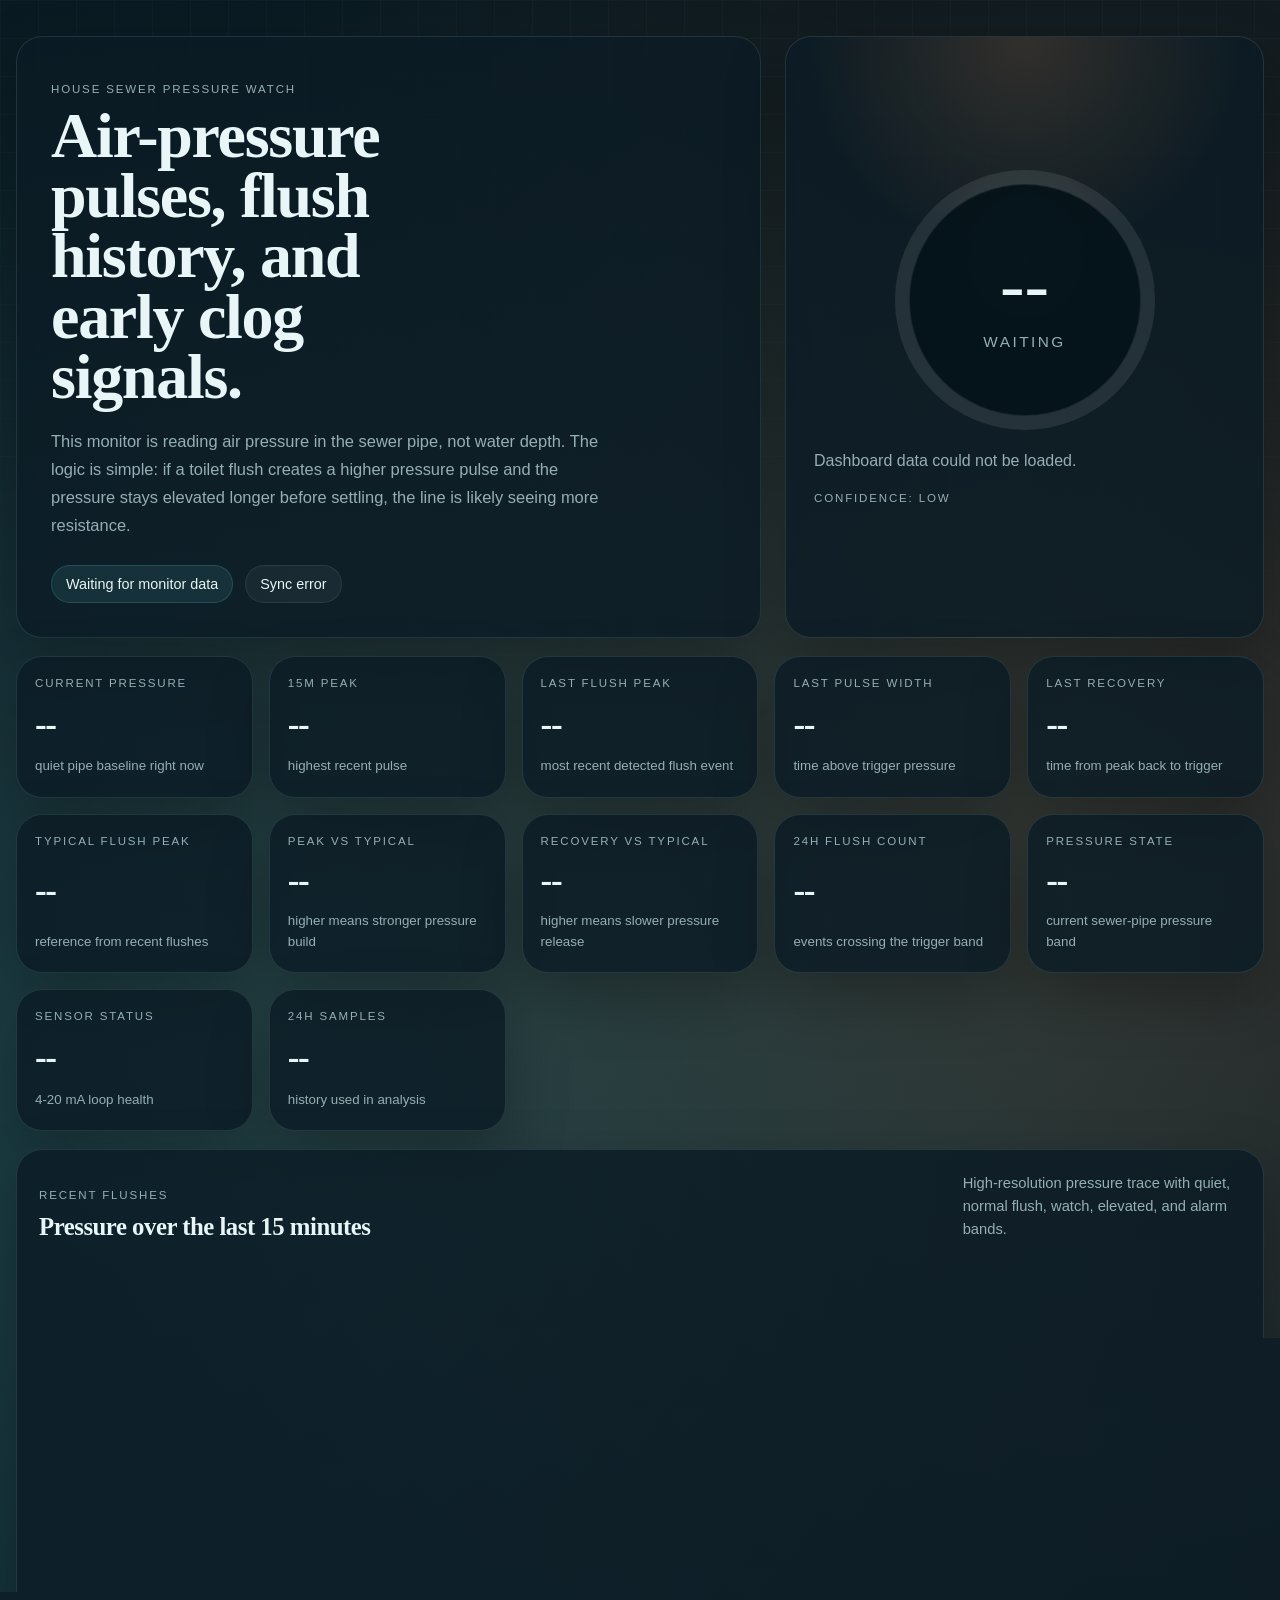
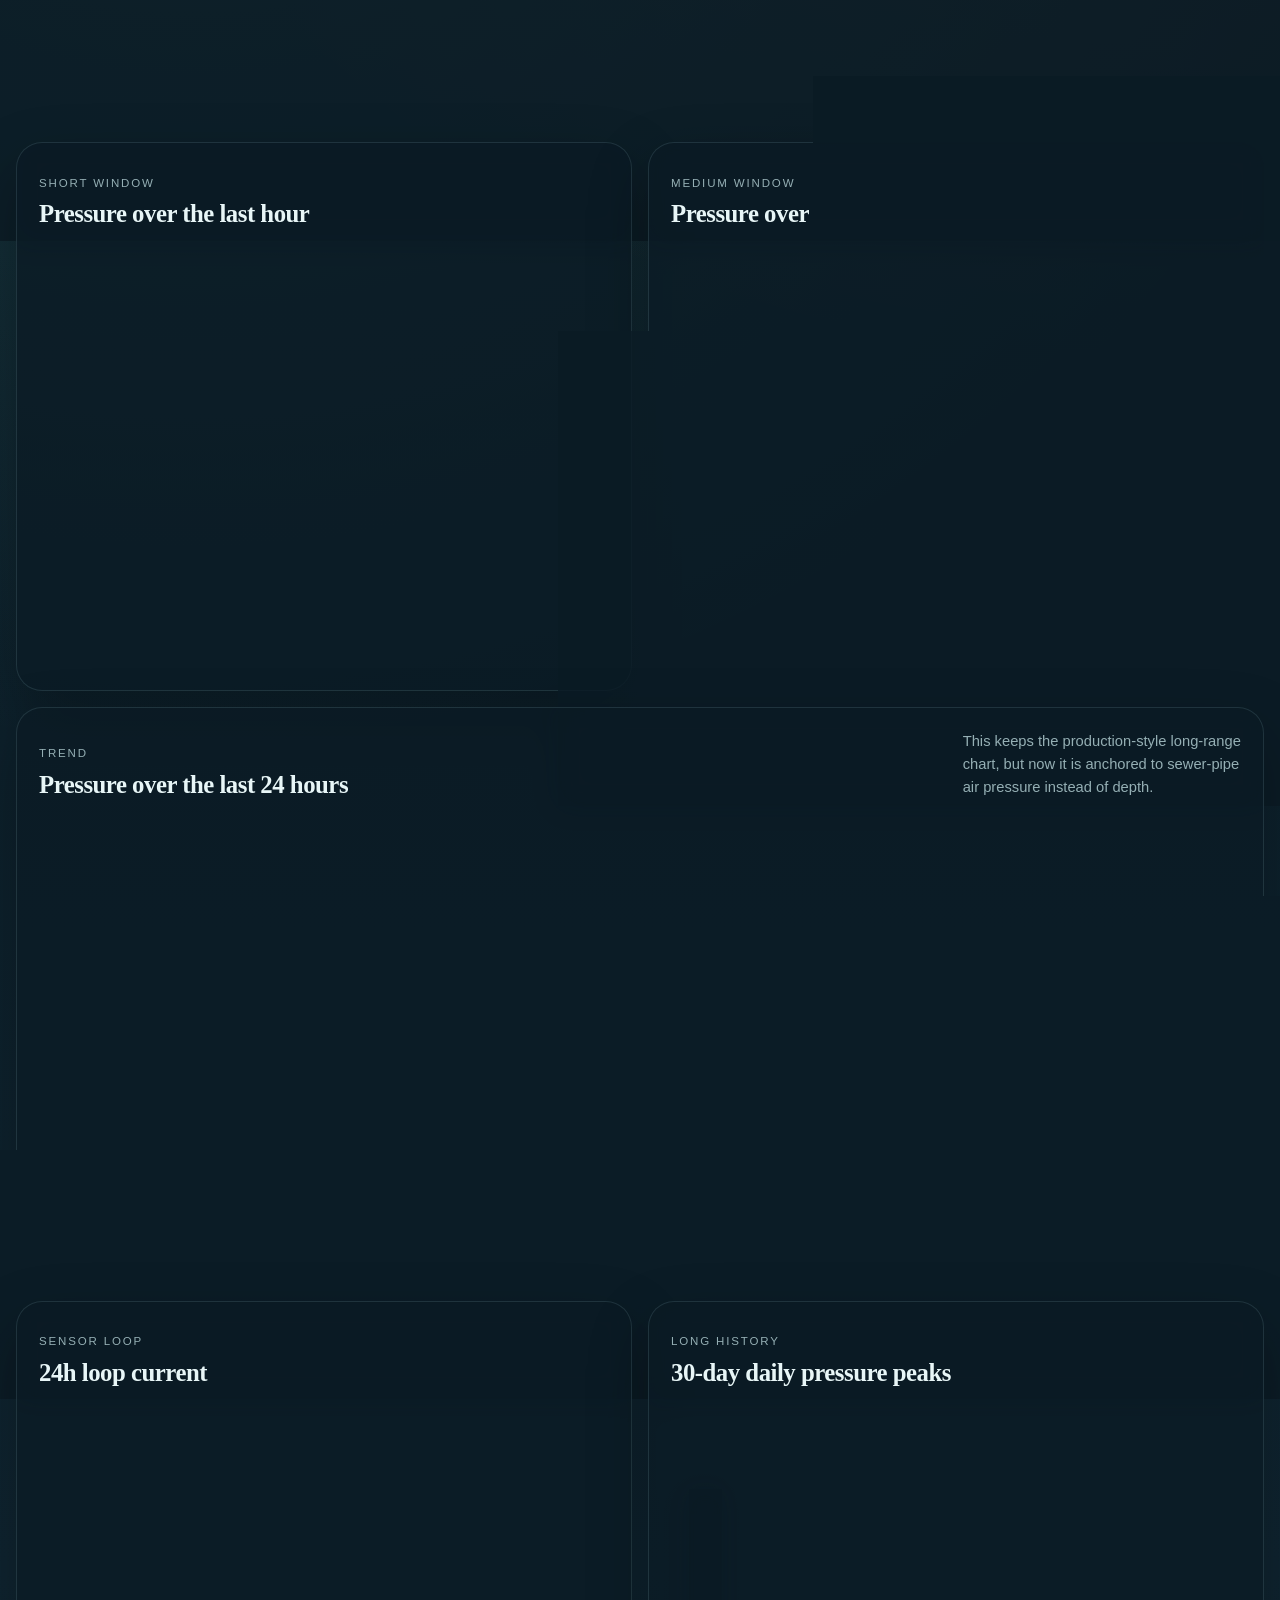
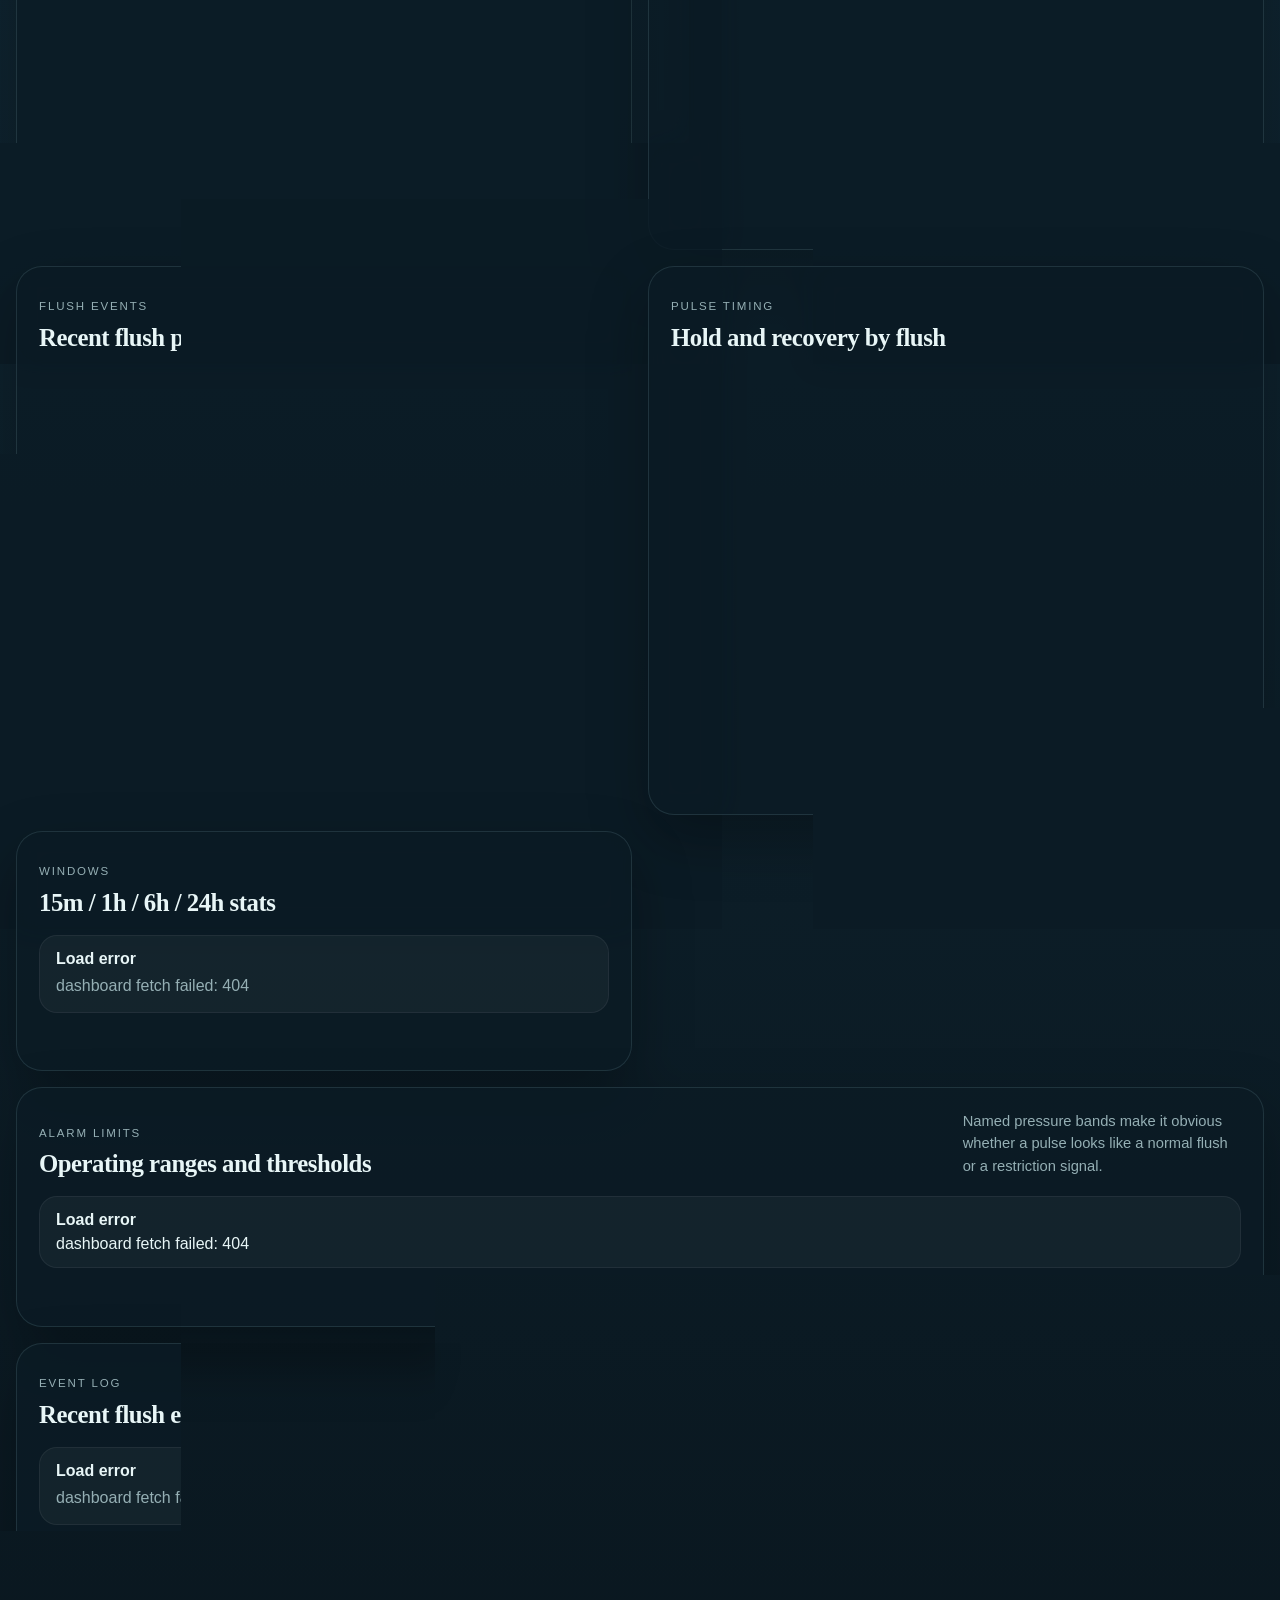
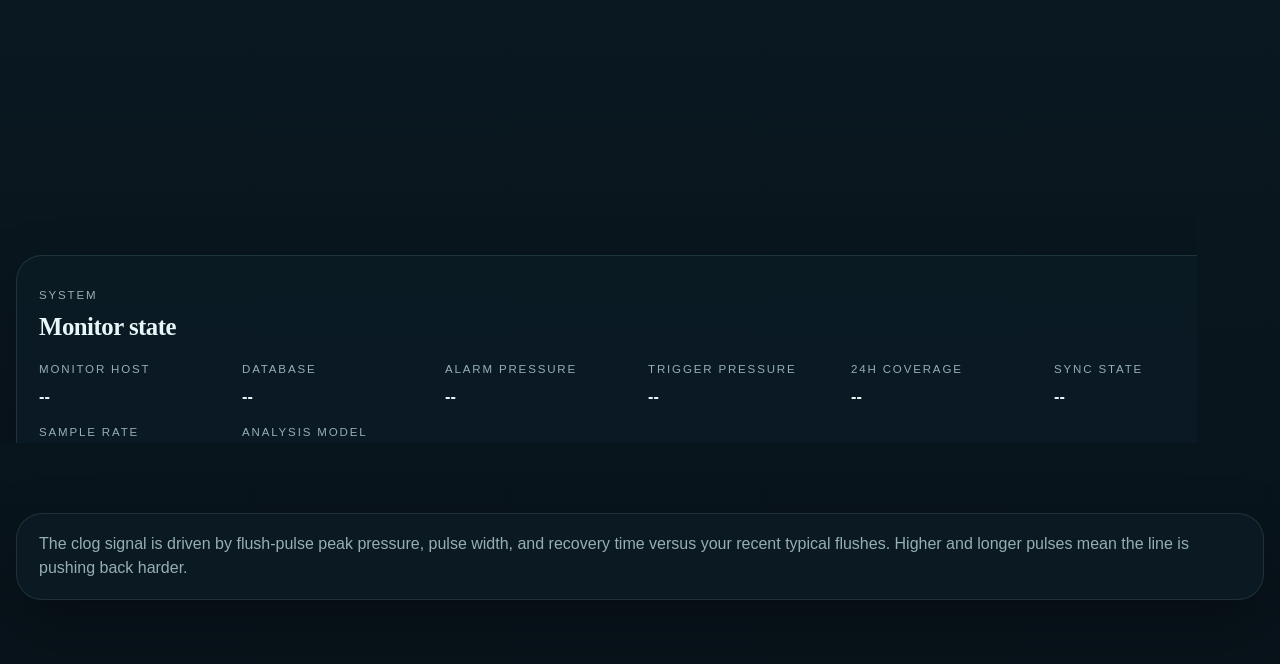
==== HVAC/site/index.html @ a0013671 "Add HVAC sewer pressure dashboard" ====
<!DOCTYPE html>
<html lang="en">
  <head>
    <meta charset="UTF-8" />
    <meta name="viewport" content="width=device-width, initial-scale=1.0" />
    <title>House Sewer Pressure Monitor</title>
    <meta
      name="description"
      content="Charts, flush-pulse stats, and clog-signal analysis from the Raspberry Pi sewer pressure monitor."
    />
    <link rel="stylesheet" href="./styles.css" />
    <script defer src="./vendor/chart.umd.min.js"></script>
    <script defer src="./app.js"></script>
  </head>
  <body>
    <div class="backdrop"></div>
    <main class="shell">
      <section class="hero reveal">
        <div class="hero-copy">
          <p class="eyebrow">House Sewer Pressure Watch</p>
          <h1>Air-pressure pulses, flush history, and early clog signals.</h1>
          <p class="lede">
            This monitor is reading air pressure in the sewer pipe, not water depth. The logic is simple:
            if a toilet flush creates a higher pressure pulse and the pressure stays elevated longer before
            settling, the line is likely seeing more resistance.
          </p>
          <div class="hero-meta">
            <span id="lastSample" class="chip">Waiting for monitor data</span>
            <span id="lastSync" class="chip chip-muted">Sync idle</span>
          </div>
        </div>
        <div class="risk-card">
          <div class="risk-ring" id="riskRing">
            <div class="risk-ring-inner">
              <span class="risk-score" id="riskScore">--</span>
              <span class="risk-label" id="riskLevel">Waiting</span>
            </div>
          </div>
          <p class="risk-note" id="riskNote">Clog signal score will update once flush-pulse history is available.</p>
          <p class="confidence" id="confidenceLine">Confidence: low</p>
        </div>
      </section>

      <section class="metric-grid reveal" id="metricGrid">
        <article class="metric">
          <span class="metric-label">Current pressure</span>
          <strong id="currentPressure">--</strong>
          <small id="currentPressureSub">quiet pipe baseline right now</small>
        </article>
        <article class="metric">
          <span class="metric-label">15m peak</span>
          <strong id="peak15Pressure">--</strong>
          <small id="peak15PressureSub">highest recent pulse</small>
        </article>
        <article class="metric">
          <span class="metric-label">Last flush peak</span>
          <strong id="lastFlushPeak">--</strong>
          <small id="lastFlushPeakSub">most recent detected flush event</small>
        </article>
        <article class="metric">
          <span class="metric-label">Last pulse width</span>
          <strong id="lastFlushHold">--</strong>
          <small id="lastFlushHoldSub">time above trigger pressure</small>
        </article>
        <article class="metric">
          <span class="metric-label">Last recovery</span>
          <strong id="lastRecovery">--</strong>
          <small id="lastRecoverySub">time from peak back to trigger</small>
        </article>
        <article class="metric">
          <span class="metric-label">Typical flush peak</span>
          <strong id="typicalPeak">--</strong>
          <small id="typicalPeakSub">reference from recent flushes</small>
        </article>
        <article class="metric">
          <span class="metric-label">Peak vs typical</span>
          <strong id="peakRatio">--</strong>
          <small id="peakRatioSub">higher means stronger pressure build</small>
        </article>
        <article class="metric">
          <span class="metric-label">Recovery vs typical</span>
          <strong id="recoveryRatio">--</strong>
          <small id="recoveryRatioSub">higher means slower pressure release</small>
        </article>
        <article class="metric">
          <span class="metric-label">24h flush count</span>
          <strong id="flushCount24h">--</strong>
          <small id="flushCount24hSub">events crossing the trigger band</small>
        </article>
        <article class="metric">
          <span class="metric-label">Pressure state</span>
          <strong id="alarmState">--</strong>
          <small id="alarmStateSub">current sewer-pipe pressure band</small>
        </article>
        <article class="metric">
          <span class="metric-label">Sensor status</span>
          <strong id="sensorStatus">--</strong>
          <small id="sensorStatusSub">4-20 mA loop health</small>
        </article>
        <article class="metric">
          <span class="metric-label">24h samples</span>
          <strong id="sampleCount">--</strong>
          <small id="sampleCountSub">history used in analysis</small>
        </article>
      </section>

      <section class="panel-grid reveal">
        <article class="panel panel-wide">
          <div class="panel-head">
            <div>
              <p class="panel-kicker">Recent Flushes</p>
              <h2>Pressure over the last 15 minutes</h2>
            </div>
            <p class="panel-copy">High-resolution pressure trace with quiet, normal flush, watch, elevated, and alarm bands.</p>
          </div>
          <canvas id="recentChart" height="110"></canvas>
        </article>

        <article class="panel">
          <div class="panel-head">
            <div>
              <p class="panel-kicker">Short Window</p>
              <h2>Pressure over the last hour</h2>
            </div>
          </div>
          <canvas id="hourChart" height="220"></canvas>
        </article>

        <article class="panel">
          <div class="panel-head">
            <div>
              <p class="panel-kicker">Medium Window</p>
              <h2>Pressure over the last 6 hours</h2>
            </div>
          </div>
          <canvas id="sixHourChart" height="220"></canvas>
        </article>

        <article class="panel panel-wide">
          <div class="panel-head">
            <div>
              <p class="panel-kicker">Trend</p>
              <h2>Pressure over the last 24 hours</h2>
            </div>
            <p class="panel-copy">This keeps the production-style long-range chart, but now it is anchored to sewer-pipe air pressure instead of depth.</p>
          </div>
          <canvas id="pressureChart" height="110"></canvas>
        </article>

        <article class="panel">
          <div class="panel-head">
            <div>
              <p class="panel-kicker">Sensor Loop</p>
              <h2>24h loop current</h2>
            </div>
          </div>
          <canvas id="currentChart" height="220"></canvas>
        </article>

        <article class="panel">
          <div class="panel-head">
            <div>
              <p class="panel-kicker">Long History</p>
              <h2>30-day daily pressure peaks</h2>
            </div>
          </div>
          <canvas id="dailyPeakChart" height="220"></canvas>
        </article>

        <article class="panel">
          <div class="panel-head">
            <div>
              <p class="panel-kicker">Flush Events</p>
              <h2>Recent flush peak pressure</h2>
            </div>
          </div>
          <canvas id="flushPeakChart" height="220"></canvas>
        </article>

        <article class="panel">
          <div class="panel-head">
            <div>
              <p class="panel-kicker">Pulse Timing</p>
              <h2>Hold and recovery by flush</h2>
            </div>
          </div>
          <canvas id="flushTimingChart" height="220"></canvas>
        </article>

        <article class="panel">
          <div class="panel-head">
            <div>
              <p class="panel-kicker">Windows</p>
              <h2>15m / 1h / 6h / 24h stats</h2>
            </div>
          </div>
          <div id="windowStatsList" class="stack-list"></div>
        </article>

        <article class="panel panel-wide">
          <div class="panel-head">
            <div>
              <p class="panel-kicker">Alarm Limits</p>
              <h2>Operating ranges and thresholds</h2>
            </div>
            <p class="panel-copy">Named pressure bands make it obvious whether a pulse looks like a normal flush or a restriction signal.</p>
          </div>
          <div id="limitsList" class="limits-grid"></div>
        </article>

        <article class="panel">
          <div class="panel-head">
            <div>
              <p class="panel-kicker">Event Log</p>
              <h2>Recent flush events</h2>
            </div>
          </div>
          <div id="flushEventsList" class="stack-list"></div>
        </article>

        <article class="panel">
          <div class="panel-head">
            <div>
              <p class="panel-kicker">Monitor</p>
              <h2>Alerts and faults</h2>
            </div>
          </div>
          <div id="eventsList" class="stack-list"></div>
        </article>

        <article class="panel">
          <div class="panel-head">
            <div>
              <p class="panel-kicker">Clog Signal</p>
              <h2>Prediction inputs</h2>
            </div>
          </div>
          <div id="driversList" class="stack-list"></div>
        </article>

        <article class="panel panel-wide">
          <div class="panel-head">
            <div>
              <p class="panel-kicker">System</p>
              <h2>Monitor state</h2>
            </div>
          </div>
          <div class="system-grid">
            <div>
              <span class="system-label">Monitor host</span>
              <strong id="monitorHost">--</strong>
            </div>
            <div>
              <span class="system-label">Database</span>
              <strong id="databasePath">--</strong>
            </div>
            <div>
              <span class="system-label">Alarm pressure</span>
              <strong id="alertPressure">--</strong>
            </div>
            <div>
              <span class="system-label">Trigger pressure</span>
              <strong id="triggerPressure">--</strong>
            </div>
            <div>
              <span class="system-label">24h coverage</span>
              <strong id="coverageHours">--</strong>
            </div>
            <div>
              <span class="system-label">Sync state</span>
              <strong id="syncState">--</strong>
            </div>
            <div>
              <span class="system-label">Sample rate</span>
              <strong id="sampleRate">--</strong>
            </div>
            <div>
              <span class="system-label">Analysis model</span>
              <strong id="analysisModel">--</strong>
            </div>
          </div>
        </article>
      </section>

      <footer class="footer reveal">
        <p>
          The clog signal is driven by flush-pulse peak pressure, pulse width, and recovery time versus your recent typical flushes. Higher and longer pulses mean the line is pushing back harder.
        </p>
      </footer>
    </main>
  </body>
</html>
---- HVAC/site/styles.css ----
:root {
  --bg: #07151d;
  --bg-2: #0d232d;
  --panel: rgba(11, 28, 37, 0.82);
  --panel-border: rgba(154, 204, 214, 0.14);
  --text: #e8f6f7;
  --muted: #95afb4;
  --line: rgba(154, 204, 214, 0.1);
  --aqua: #68d7d2;
  --copper: #f39a54;
  --amber: #ffd166;
  --lime: #b8eb6f;
  --rose: #ff7d7d;
  --font-body: "Avenir Next", "Trebuchet MS", Verdana, sans-serif;
  --font-display: Georgia, "Times New Roman", serif;
  --shadow: 0 24px 60px rgba(0, 0, 0, 0.28);
}

* {
  box-sizing: border-box;
}

html {
  color-scheme: dark;
}

body {
  margin: 0;
  min-height: 100vh;
  font-family: var(--font-body);
  color: var(--text);
  background:
    radial-gradient(circle at 15% 20%, rgba(104, 215, 210, 0.2), transparent 28%),
    radial-gradient(circle at 85% 15%, rgba(243, 154, 84, 0.17), transparent 24%),
    linear-gradient(180deg, #07151d 0%, #0f2430 58%, #08131a 100%);
  overflow-x: hidden;
}

.backdrop {
  position: fixed;
  inset: 0;
  background:
    linear-gradient(rgba(255, 255, 255, 0.03) 1px, transparent 1px),
    linear-gradient(90deg, rgba(255, 255, 255, 0.03) 1px, transparent 1px);
  background-size: 38px 38px;
  mask-image: linear-gradient(180deg, rgba(0, 0, 0, 0.8), transparent 92%);
  pointer-events: none;
}

.shell {
  position: relative;
  width: min(1320px, calc(100vw - 32px));
  margin: 0 auto;
  padding: 36px 0 64px;
}

.hero,
.metric-grid,
.panel-grid,
.footer {
  opacity: 0;
  transform: translateY(18px);
  animation: rise-in 0.7s ease forwards;
}

.hero {
  display: grid;
  grid-template-columns: minmax(0, 1.4fr) minmax(320px, 0.9fr);
  gap: 24px;
  align-items: stretch;
}

.hero-copy,
.risk-card,
.metric,
.panel,
.footer {
  background: var(--panel);
  border: 1px solid var(--panel-border);
  border-radius: 26px;
  box-shadow: var(--shadow);
  backdrop-filter: blur(14px);
}

.hero-copy {
  padding: 34px;
}

.eyebrow,
.panel-kicker,
.metric-label,
.system-label,
.confidence {
  text-transform: uppercase;
  letter-spacing: 0.16em;
  font-size: 0.72rem;
  color: var(--muted);
}

h1,
h2 {
  margin: 0;
  font-family: var(--font-display);
  font-weight: 600;
  letter-spacing: -0.02em;
}

h1 {
  margin-top: 10px;
  font-size: clamp(2.35rem, 5vw, 4.8rem);
  line-height: 0.94;
  max-width: 12ch;
}

.lede {
  max-width: 62ch;
  margin: 20px 0 0;
  color: var(--muted);
  line-height: 1.7;
  font-size: 1.03rem;
}

.hero-meta {
  display: flex;
  flex-wrap: wrap;
  gap: 12px;
  margin-top: 26px;
}

.chip {
  display: inline-flex;
  align-items: center;
  gap: 8px;
  padding: 10px 14px;
  border-radius: 999px;
  background: rgba(104, 215, 210, 0.1);
  border: 1px solid rgba(104, 215, 210, 0.18);
  font-size: 0.9rem;
}

.chip-muted {
  background: rgba(255, 255, 255, 0.05);
  border-color: rgba(255, 255, 255, 0.08);
}

.risk-card {
  padding: 28px;
  display: flex;
  flex-direction: column;
  justify-content: center;
  gap: 18px;
  background:
    radial-gradient(circle at top, rgba(243, 154, 84, 0.16), transparent 34%),
    var(--panel);
}

.risk-ring {
  --score: 0;
  width: min(260px, 70vw);
  aspect-ratio: 1;
  margin: 0 auto;
  border-radius: 50%;
  display: grid;
  place-items: center;
  background:
    conic-gradient(var(--copper) calc(var(--score) * 1%), rgba(255, 255, 255, 0.09) 0),
    radial-gradient(circle at 50% 35%, rgba(104, 215, 210, 0.18), transparent 44%);
  padding: 14px;
  transition: background 0.45s ease;
}

.risk-ring-inner {
  width: 100%;
  height: 100%;
  border-radius: 50%;
  background: rgba(4, 18, 24, 0.92);
  border: 1px solid rgba(255, 255, 255, 0.08);
  display: flex;
  flex-direction: column;
  align-items: center;
  justify-content: center;
}

.risk-score {
  font-family: var(--font-display);
  font-size: clamp(3rem, 8vw, 4.6rem);
  line-height: 1;
}

.risk-label {
  font-size: 0.96rem;
  letter-spacing: 0.16em;
  text-transform: uppercase;
  color: var(--muted);
  margin-top: 10px;
}

.risk-note {
  margin: 0;
  line-height: 1.65;
  color: var(--muted);
}

.confidence {
  margin: 0;
}

.metric-grid {
  display: grid;
  grid-template-columns: repeat(auto-fit, minmax(210px, 1fr));
  gap: 16px;
  margin-top: 18px;
  animation-delay: 0.08s;
}

.metric {
  padding: 20px 18px;
  min-height: 142px;
  display: flex;
  flex-direction: column;
  justify-content: space-between;
}

.metric strong {
  font-family: var(--font-display);
  font-size: clamp(1.65rem, 3vw, 2.2rem);
  letter-spacing: -0.04em;
  margin: 14px 0 10px;
}

.metric small,
.panel-copy,
.footer p,
.stack-list p,
.limit-card p {
  color: var(--muted);
  line-height: 1.55;
}

.panel-grid {
  display: grid;
  grid-template-columns: repeat(2, minmax(0, 1fr));
  gap: 16px;
  margin-top: 18px;
  animation-delay: 0.16s;
}

.panel {
  padding: 22px;
  min-height: 240px;
}

.panel canvas {
  width: 100%;
}

.panel-wide {
  grid-column: span 2;
}

.panel-head {
  display: flex;
  align-items: flex-end;
  justify-content: space-between;
  gap: 12px;
  margin-bottom: 18px;
}

.panel-head h2 {
  font-size: 1.55rem;
}

.panel-copy {
  margin: 0;
  max-width: 34ch;
  font-size: 0.92rem;
}

.stack-list {
  display: grid;
  gap: 12px;
}

.stack-item,
.limit-card {
  padding: 14px 16px;
  border-radius: 18px;
  background: rgba(255, 255, 255, 0.04);
  border: 1px solid rgba(255, 255, 255, 0.06);
}

.stack-item strong,
.limit-card strong {
  display: block;
  margin-bottom: 6px;
}

.stack-item p,
.limit-card p {
  margin: 0;
}

.limits-grid {
  display: grid;
  grid-template-columns: repeat(auto-fit, minmax(220px, 1fr));
  gap: 12px;
}

.limit-range {
  display: inline-flex;
  margin-top: 8px;
  padding: 6px 10px;
  border-radius: 999px;
  background: rgba(255, 255, 255, 0.05);
  font-size: 0.88rem;
  color: var(--text);
}

.system-grid {
  display: grid;
  grid-template-columns: repeat(auto-fit, minmax(180px, 1fr));
  gap: 16px;
}

.system-grid strong {
  display: block;
  margin-top: 10px;
  font-size: 1.02rem;
  word-break: break-word;
}

.footer {
  margin-top: 18px;
  padding: 18px 22px;
  animation-delay: 0.24s;
}

.footer p {
  margin: 0;
}

.status-quiet,
.status-low,
.status-normal,
.status-normal_flush {
  color: var(--lime);
}

.status-watch,
.status-elevated,
.status-baseline_shift {
  color: var(--copper);
}

.status-high,
.status-critical {
  color: var(--rose);
}

.status-ok {
  color: var(--lime);
}

.status-warning {
  color: var(--amber);
}

.status-error {
  color: var(--rose);
}

.status-unknown {
  color: var(--muted);
}

@keyframes rise-in {
  to {
    opacity: 1;
    transform: translateY(0);
  }
}

@media (max-width: 920px) {
  .shell {
    width: min(100vw - 20px, 1320px);
    padding-top: 20px;
  }

  .hero,
  .panel-grid {
    grid-template-columns: 1fr;
  }

  .panel-wide {
    grid-column: span 1;
  }
}

@media (max-width: 720px) {
  .hero-copy,
  .risk-card,
  .panel,
  .metric {
    border-radius: 20px;
  }

  .system-grid,
  .limits-grid {
    grid-template-columns: 1fr;
  }

  .hero-copy {
    padding: 24px;
  }

  .panel,
  .risk-card {
    padding: 20px;
  }
}
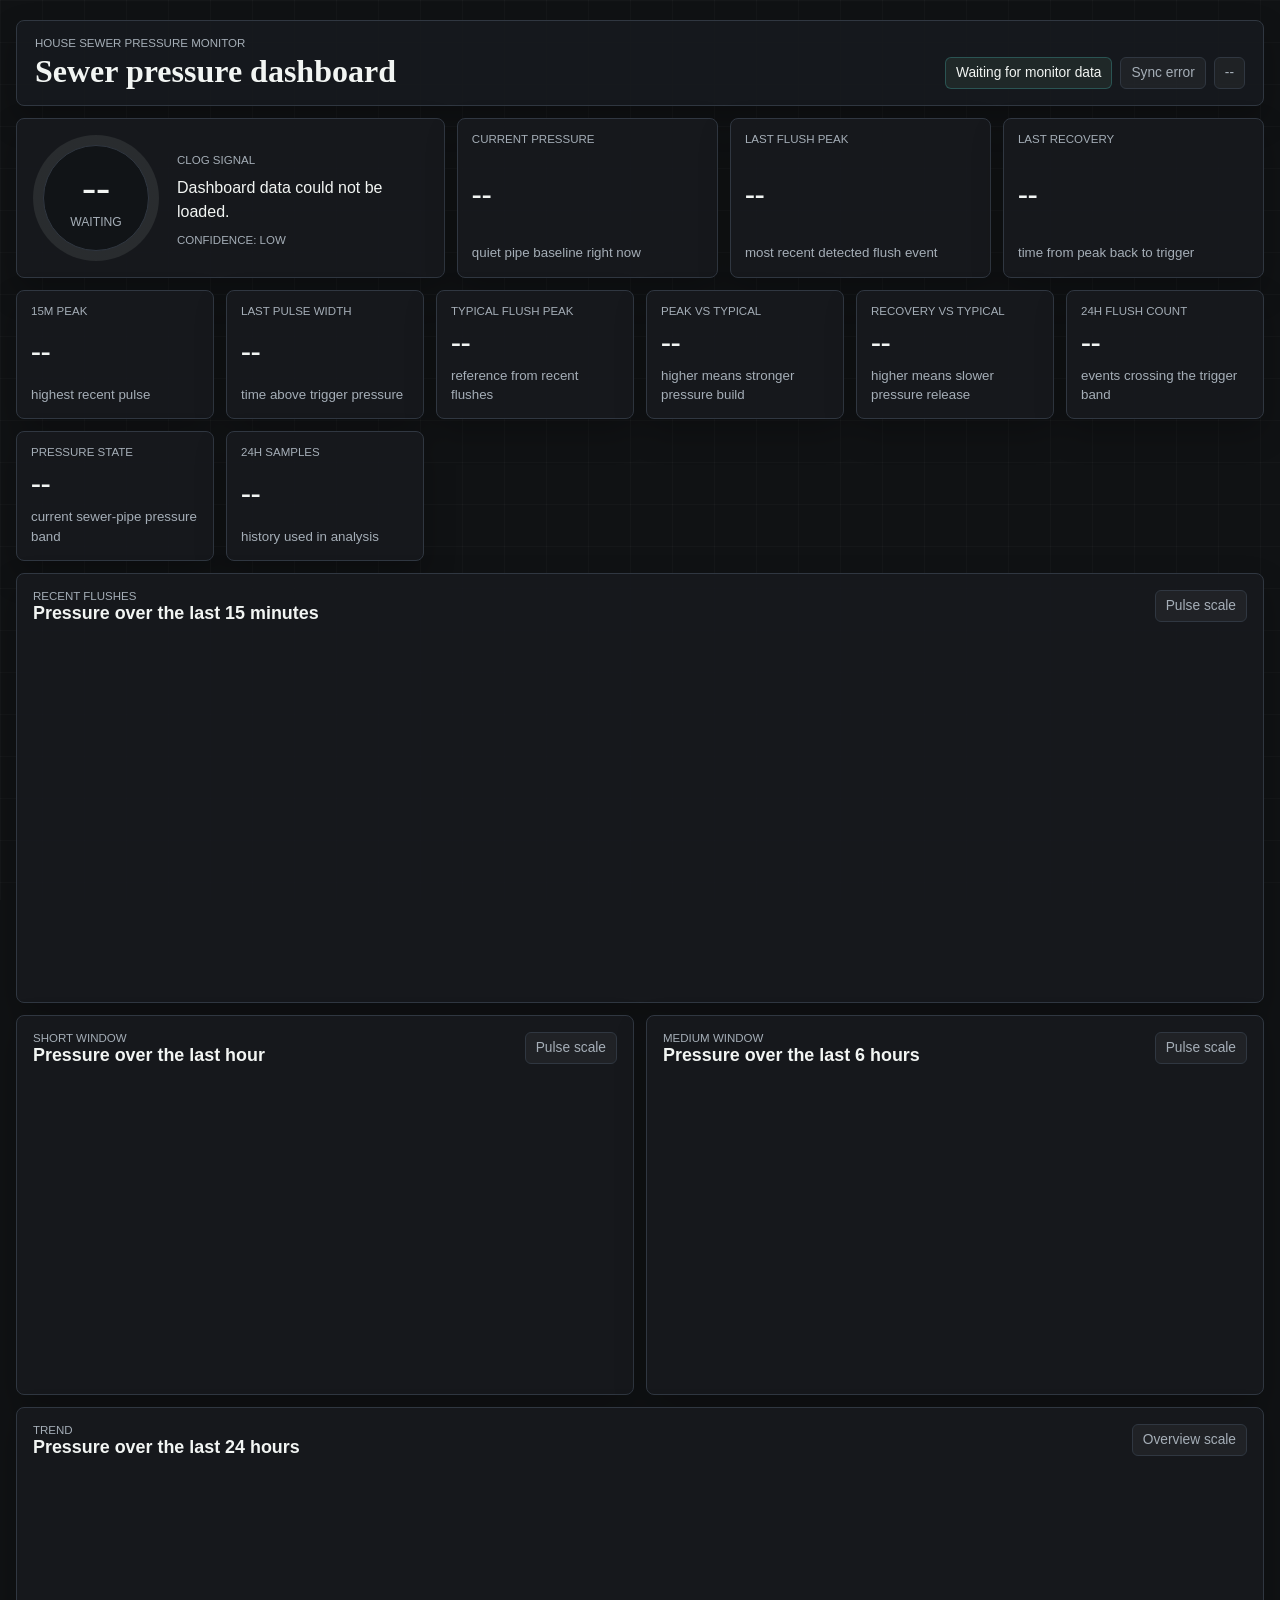
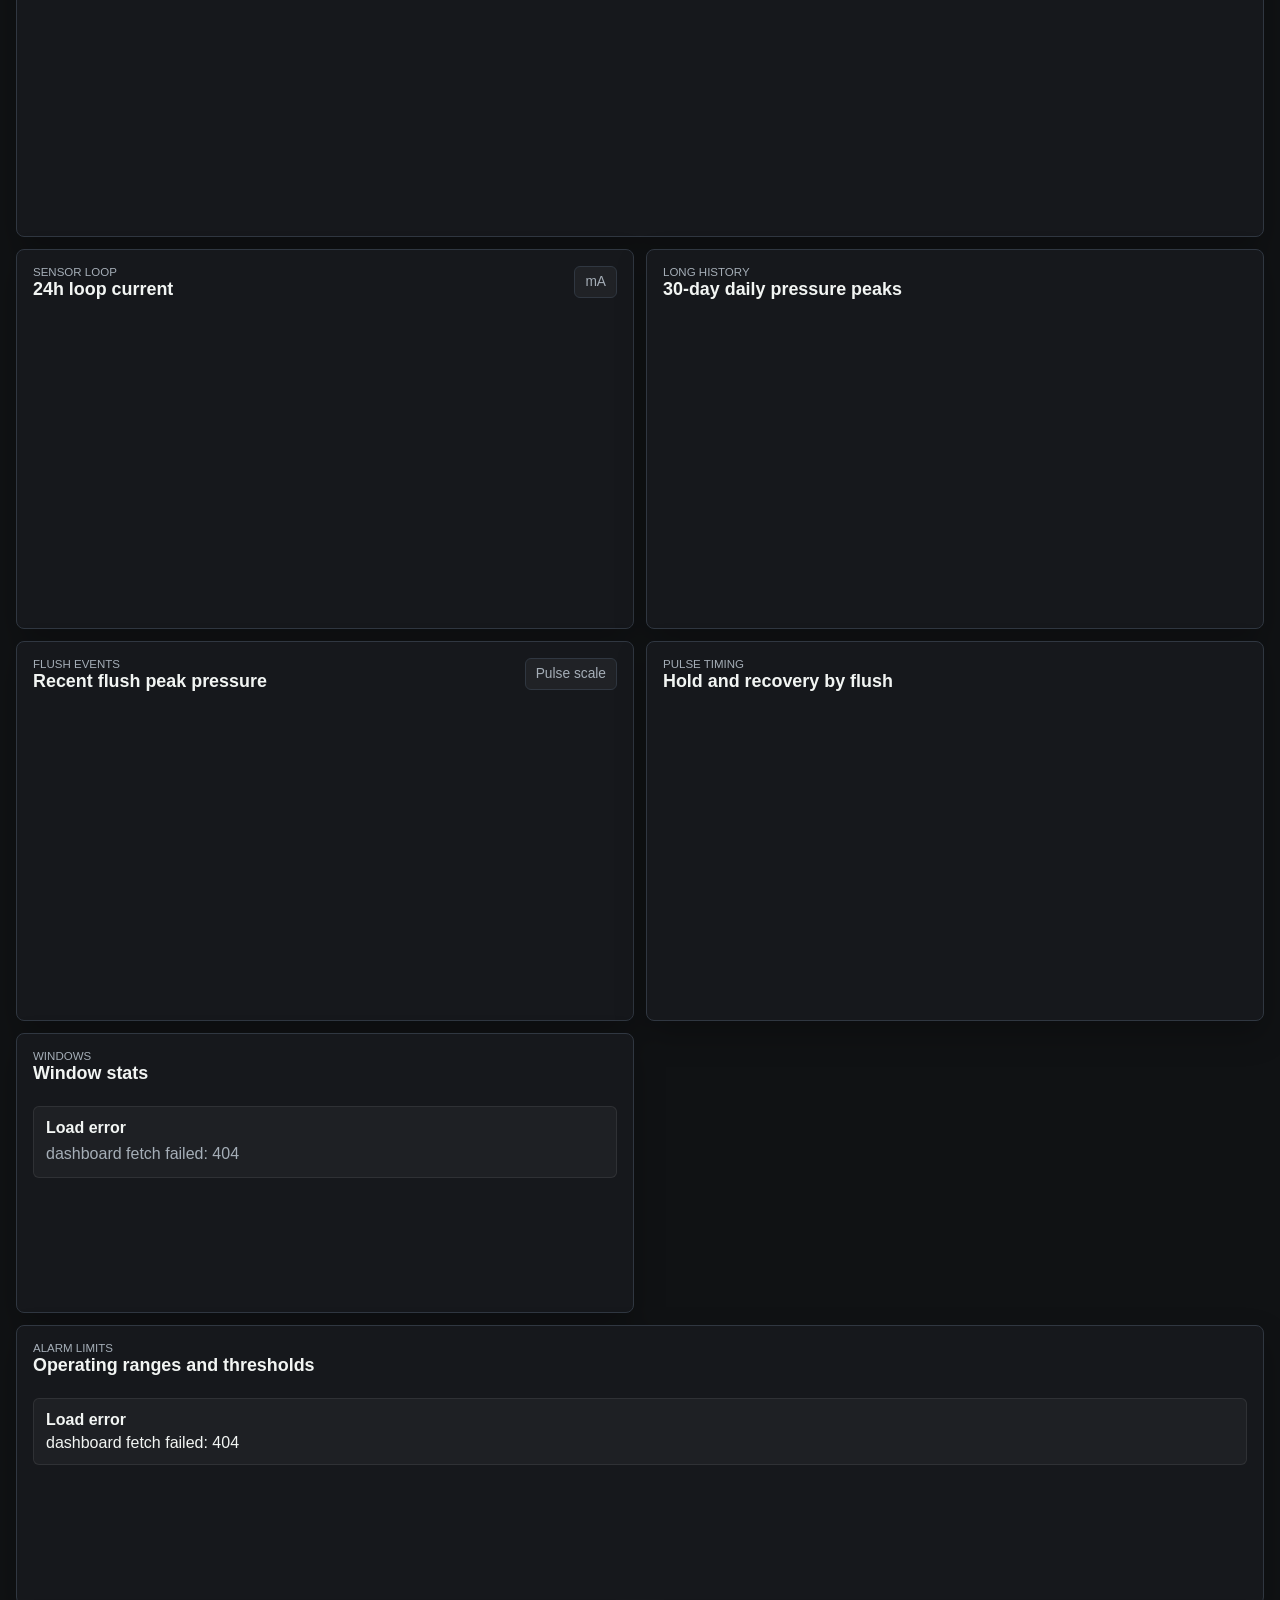
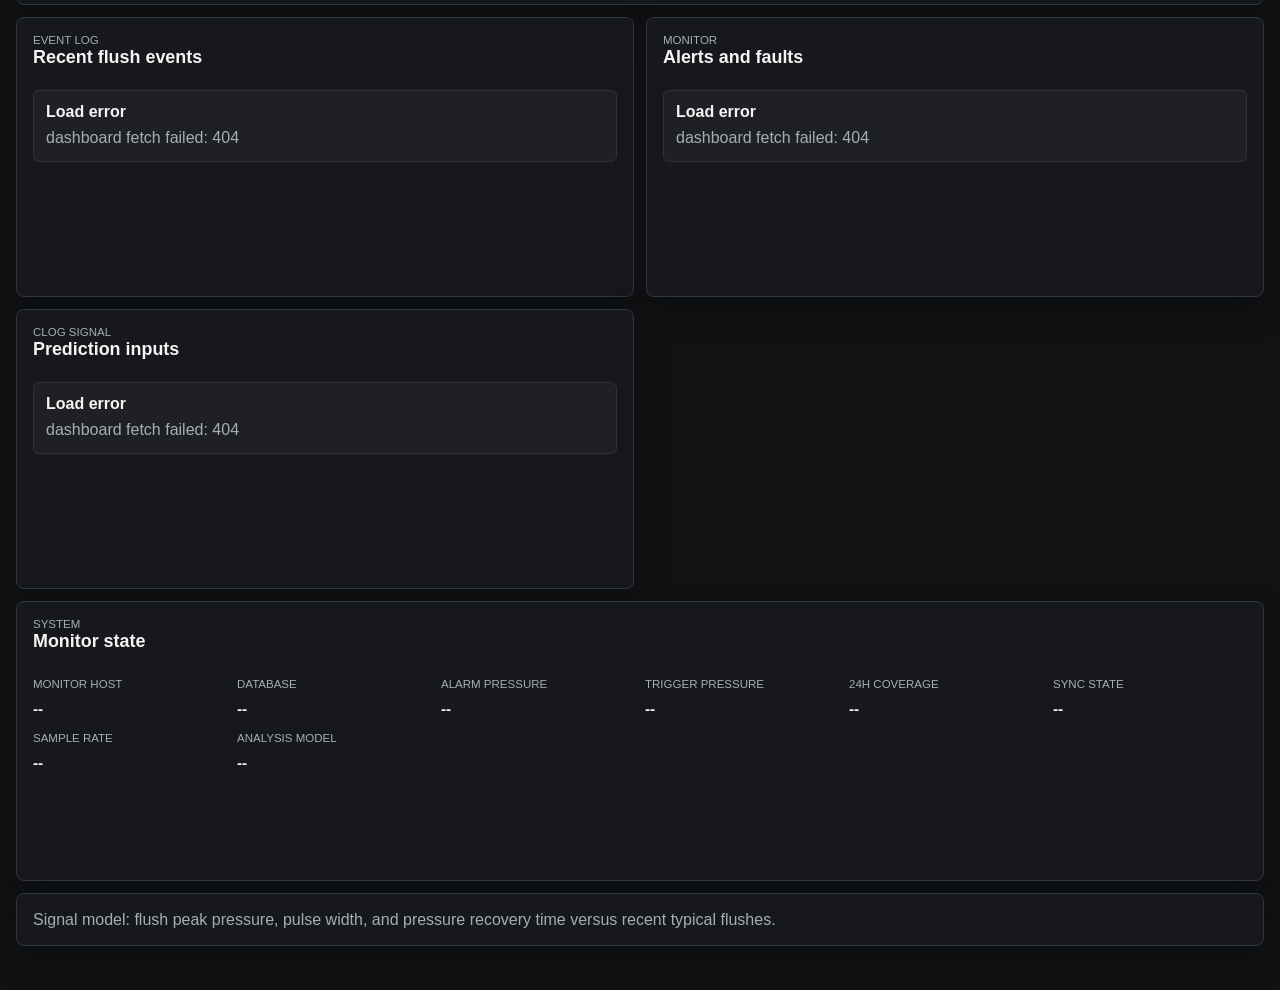
==== commit a2efbd27: "Improve HVAC sewer dashboard usability" ====
--- a/HVAC/site/index.html
+++ b/HVAC/site/index.html
@@ -6,7 +6,7 @@
     <title>House Sewer Pressure Monitor</title>
     <meta
       name="description"
-      content="Charts, flush-pulse stats, and clog-signal analysis from the Raspberry Pi sewer pressure monitor."
+      content="Pressure charts, flush-pulse stats, and clog-signal analysis from the Raspberry Pi sewer monitor."
     />
     <link rel="stylesheet" href="./styles.css" />
     <script defer src="./vendor/chart.umd.min.js"></script>
@@ -15,59 +15,62 @@
   <body>
     <div class="backdrop"></div>
     <main class="shell">
-      <section class="hero reveal">
-        <div class="hero-copy">
-          <p class="eyebrow">House Sewer Pressure Watch</p>
-          <h1>Air-pressure pulses, flush history, and early clog signals.</h1>
-          <p class="lede">
-            This monitor is reading air pressure in the sewer pipe, not water depth. The logic is simple:
-            if a toilet flush creates a higher pressure pulse and the pressure stays elevated longer before
-            settling, the line is likely seeing more resistance.
-          </p>
-          <div class="hero-meta">
-            <span id="lastSample" class="chip">Waiting for monitor data</span>
-            <span id="lastSync" class="chip chip-muted">Sync idle</span>
-          </div>
+      <header class="topbar reveal">
+        <div>
+          <p class="eyebrow">House Sewer Pressure Monitor</p>
+          <h1>Sewer pressure dashboard</h1>
         </div>
-        <div class="risk-card">
+        <div class="topbar-status">
+          <span id="lastSample" class="chip">Waiting for monitor data</span>
+          <span id="lastSync" class="chip chip-muted">Sync idle</span>
+          <span id="sensorStatus" class="chip chip-muted">--</span>
+        </div>
+      </header>
+
+      <section class="overview-grid reveal">
+        <article class="risk-card">
           <div class="risk-ring" id="riskRing">
             <div class="risk-ring-inner">
               <span class="risk-score" id="riskScore">--</span>
               <span class="risk-label" id="riskLevel">Waiting</span>
             </div>
           </div>
-          <p class="risk-note" id="riskNote">Clog signal score will update once flush-pulse history is available.</p>
-          <p class="confidence" id="confidenceLine">Confidence: low</p>
-        </div>
-      </section>
-
-      <section class="metric-grid reveal" id="metricGrid">
-        <article class="metric">
+          <div class="risk-copy">
+            <span class="metric-label">Clog signal</span>
+            <p class="risk-note" id="riskNote">Clog signal score will update once flush-pulse history is available.</p>
+            <p class="confidence" id="confidenceLine">Confidence: low</p>
+          </div>
+        </article>
+
+        <article class="metric metric-primary">
           <span class="metric-label">Current pressure</span>
           <strong id="currentPressure">--</strong>
           <small id="currentPressureSub">quiet pipe baseline right now</small>
         </article>
+        <article class="metric metric-primary">
+          <span class="metric-label">Last flush peak</span>
+          <strong id="lastFlushPeak">--</strong>
+          <small id="lastFlushPeakSub">most recent detected flush event</small>
+        </article>
+        <article class="metric metric-primary">
+          <span class="metric-label">Last recovery</span>
+          <strong id="lastRecovery">--</strong>
+          <small id="lastRecoverySub">time from peak back to trigger</small>
+        </article>
+      </section>
+
+      <section class="metric-grid reveal" id="metricGrid">
         <article class="metric">
           <span class="metric-label">15m peak</span>
           <strong id="peak15Pressure">--</strong>
           <small id="peak15PressureSub">highest recent pulse</small>
         </article>
         <article class="metric">
-          <span class="metric-label">Last flush peak</span>
-          <strong id="lastFlushPeak">--</strong>
-          <small id="lastFlushPeakSub">most recent detected flush event</small>
-        </article>
-        <article class="metric">
           <span class="metric-label">Last pulse width</span>
           <strong id="lastFlushHold">--</strong>
           <small id="lastFlushHoldSub">time above trigger pressure</small>
         </article>
         <article class="metric">
-          <span class="metric-label">Last recovery</span>
-          <strong id="lastRecovery">--</strong>
-          <small id="lastRecoverySub">time from peak back to trigger</small>
-        </article>
-        <article class="metric">
           <span class="metric-label">Typical flush peak</span>
           <strong id="typicalPeak">--</strong>
           <small id="typicalPeakSub">reference from recent flushes</small>
@@ -93,11 +96,6 @@
           <small id="alarmStateSub">current sewer-pipe pressure band</small>
         </article>
         <article class="metric">
-          <span class="metric-label">Sensor status</span>
-          <strong id="sensorStatus">--</strong>
-          <small id="sensorStatusSub">4-20 mA loop health</small>
-        </article>
-        <article class="metric">
           <span class="metric-label">24h samples</span>
           <strong id="sampleCount">--</strong>
           <small id="sampleCountSub">history used in analysis</small>
@@ -111,9 +109,11 @@
               <p class="panel-kicker">Recent Flushes</p>
               <h2>Pressure over the last 15 minutes</h2>
             </div>
-            <p class="panel-copy">High-resolution pressure trace with quiet, normal flush, watch, elevated, and alarm bands.</p>
-          </div>
-          <canvas id="recentChart" height="110"></canvas>
+            <span id="recentScale" class="chart-badge">Pulse scale</span>
+          </div>
+          <div class="chart-shell chart-tall">
+            <canvas id="recentChart"></canvas>
+          </div>
         </article>
 
         <article class="panel">
@@ -122,8 +122,11 @@
               <p class="panel-kicker">Short Window</p>
               <h2>Pressure over the last hour</h2>
             </div>
-          </div>
-          <canvas id="hourChart" height="220"></canvas>
+            <span id="hourScale" class="chart-badge">Pulse scale</span>
+          </div>
+          <div class="chart-shell">
+            <canvas id="hourChart"></canvas>
+          </div>
         </article>
 
         <article class="panel">
@@ -132,8 +135,11 @@
               <p class="panel-kicker">Medium Window</p>
               <h2>Pressure over the last 6 hours</h2>
             </div>
-          </div>
-          <canvas id="sixHourChart" height="220"></canvas>
+            <span id="sixHourScale" class="chart-badge">Pulse scale</span>
+          </div>
+          <div class="chart-shell">
+            <canvas id="sixHourChart"></canvas>
+          </div>
         </article>
 
         <article class="panel panel-wide">
@@ -142,9 +148,11 @@
               <p class="panel-kicker">Trend</p>
               <h2>Pressure over the last 24 hours</h2>
             </div>
-            <p class="panel-copy">This keeps the production-style long-range chart, but now it is anchored to sewer-pipe air pressure instead of depth.</p>
-          </div>
-          <canvas id="pressureChart" height="110"></canvas>
+            <span id="pressureScale" class="chart-badge">Overview scale</span>
+          </div>
+          <div class="chart-shell chart-tall">
+            <canvas id="pressureChart"></canvas>
+          </div>
         </article>
 
         <article class="panel">
@@ -153,8 +161,11 @@
               <p class="panel-kicker">Sensor Loop</p>
               <h2>24h loop current</h2>
             </div>
-          </div>
-          <canvas id="currentChart" height="220"></canvas>
+            <span id="currentScale" class="chart-badge">mA</span>
+          </div>
+          <div class="chart-shell">
+            <canvas id="currentChart"></canvas>
+          </div>
         </article>
 
         <article class="panel">
@@ -164,7 +175,9 @@
               <h2>30-day daily pressure peaks</h2>
             </div>
           </div>
-          <canvas id="dailyPeakChart" height="220"></canvas>
+          <div class="chart-shell">
+            <canvas id="dailyPeakChart"></canvas>
+          </div>
         </article>
 
         <article class="panel">
@@ -173,8 +186,11 @@
               <p class="panel-kicker">Flush Events</p>
               <h2>Recent flush peak pressure</h2>
             </div>
-          </div>
-          <canvas id="flushPeakChart" height="220"></canvas>
+            <span id="flushPeakScale" class="chart-badge">Pulse scale</span>
+          </div>
+          <div class="chart-shell">
+            <canvas id="flushPeakChart"></canvas>
+          </div>
         </article>
 
         <article class="panel">
@@ -184,14 +200,16 @@
               <h2>Hold and recovery by flush</h2>
             </div>
           </div>
-          <canvas id="flushTimingChart" height="220"></canvas>
+          <div class="chart-shell">
+            <canvas id="flushTimingChart"></canvas>
+          </div>
         </article>
 
         <article class="panel">
           <div class="panel-head">
             <div>
               <p class="panel-kicker">Windows</p>
-              <h2>15m / 1h / 6h / 24h stats</h2>
+              <h2>Window stats</h2>
             </div>
           </div>
           <div id="windowStatsList" class="stack-list"></div>
@@ -203,7 +221,6 @@
               <p class="panel-kicker">Alarm Limits</p>
               <h2>Operating ranges and thresholds</h2>
             </div>
-            <p class="panel-copy">Named pressure bands make it obvious whether a pulse looks like a normal flush or a restriction signal.</p>
           </div>
           <div id="limitsList" class="limits-grid"></div>
         </article>
@@ -283,9 +300,7 @@
       </section>
 
       <footer class="footer reveal">
-        <p>
-          The clog signal is driven by flush-pulse peak pressure, pulse width, and recovery time versus your recent typical flushes. Higher and longer pulses mean the line is pushing back harder.
-        </p>
+        <p>Signal model: flush peak pressure, pulse width, and pressure recovery time versus recent typical flushes.</p>
       </footer>
     </main>
   </body>
--- a/HVAC/site/styles.css
+++ b/HVAC/site/styles.css
@@ -1,19 +1,19 @@
 :root {
-  --bg: #07151d;
-  --bg-2: #0d232d;
-  --panel: rgba(11, 28, 37, 0.82);
-  --panel-border: rgba(154, 204, 214, 0.14);
-  --text: #e8f6f7;
-  --muted: #95afb4;
-  --line: rgba(154, 204, 214, 0.1);
-  --aqua: #68d7d2;
-  --copper: #f39a54;
-  --amber: #ffd166;
-  --lime: #b8eb6f;
-  --rose: #ff7d7d;
+  --bg: #101214;
+  --surface: #171a1e;
+  --surface-2: #20242a;
+  --panel-border: #303741;
+  --text: #f2f5f3;
+  --muted: #a5aeb7;
+  --line: rgba(255, 255, 255, 0.08);
+  --aqua: #48c7c1;
+  --green: #87d37c;
+  --amber: #e2b84c;
+  --orange: #d98b45;
+  --red: #ef6f6c;
   --font-body: "Avenir Next", "Trebuchet MS", Verdana, sans-serif;
   --font-display: Georgia, "Times New Roman", serif;
-  --shadow: 0 24px 60px rgba(0, 0, 0, 0.28);
+  --shadow: 0 14px 32px rgba(0, 0, 0, 0.24);
 }
 
 * {
@@ -29,10 +29,7 @@
   min-height: 100vh;
   font-family: var(--font-body);
   color: var(--text);
-  background:
-    radial-gradient(circle at 15% 20%, rgba(104, 215, 210, 0.2), transparent 28%),
-    radial-gradient(circle at 85% 15%, rgba(243, 154, 84, 0.17), transparent 24%),
-    linear-gradient(180deg, #07151d 0%, #0f2430 58%, #08131a 100%);
+  background: var(--bg);
   overflow-x: hidden;
 }
 
@@ -40,50 +37,46 @@
   position: fixed;
   inset: 0;
   background:
-    linear-gradient(rgba(255, 255, 255, 0.03) 1px, transparent 1px),
-    linear-gradient(90deg, rgba(255, 255, 255, 0.03) 1px, transparent 1px);
-  background-size: 38px 38px;
-  mask-image: linear-gradient(180deg, rgba(0, 0, 0, 0.8), transparent 92%);
+    linear-gradient(rgba(255, 255, 255, 0.025) 1px, transparent 1px),
+    linear-gradient(90deg, rgba(255, 255, 255, 0.025) 1px, transparent 1px);
+  background-size: 42px 42px;
   pointer-events: none;
 }
 
 .shell {
   position: relative;
-  width: min(1320px, calc(100vw - 32px));
+  width: min(1440px, calc(100vw - 32px));
   margin: 0 auto;
-  padding: 36px 0 64px;
-}
-
-.hero,
+  padding: 20px 0 44px;
+}
+
+.topbar,
+.overview-grid,
 .metric-grid,
 .panel-grid,
 .footer {
   opacity: 0;
-  transform: translateY(18px);
-  animation: rise-in 0.7s ease forwards;
-}
-
-.hero {
-  display: grid;
-  grid-template-columns: minmax(0, 1.4fr) minmax(320px, 0.9fr);
-  gap: 24px;
-  align-items: stretch;
-}
-
-.hero-copy,
-.risk-card,
-.metric,
-.panel,
-.footer {
-  background: var(--panel);
+  transform: translateY(10px);
+  animation: rise-in 0.45s ease forwards;
+}
+
+.topbar {
+  display: grid;
+  grid-template-columns: minmax(0, 1fr) auto;
+  align-items: end;
+  gap: 18px;
+  padding: 16px 18px;
+  background: rgba(23, 26, 30, 0.9);
   border: 1px solid var(--panel-border);
-  border-radius: 26px;
+  border-radius: 8px;
   box-shadow: var(--shadow);
-  backdrop-filter: blur(14px);
-}
-
-.hero-copy {
-  padding: 34px;
+}
+
+.topbar-status {
+  display: flex;
+  flex-wrap: wrap;
+  justify-content: flex-end;
+  gap: 8px;
 }
 
 .eyebrow,
@@ -91,8 +84,9 @@
 .metric-label,
 .system-label,
 .confidence {
+  margin: 0;
   text-transform: uppercase;
-  letter-spacing: 0.16em;
+  letter-spacing: 0;
   font-size: 0.72rem;
   color: var(--muted);
 }
@@ -100,81 +94,90 @@
 h1,
 h2 {
   margin: 0;
+  font-weight: 600;
+  letter-spacing: 0;
+}
+
+h1 {
+  margin-top: 6px;
   font-family: var(--font-display);
-  font-weight: 600;
-  letter-spacing: -0.02em;
-}
-
-h1 {
-  margin-top: 10px;
-  font-size: clamp(2.35rem, 5vw, 4.8rem);
-  line-height: 0.94;
-  max-width: 12ch;
-}
-
-.lede {
-  max-width: 62ch;
-  margin: 20px 0 0;
-  color: var(--muted);
-  line-height: 1.7;
-  font-size: 1.03rem;
-}
-
-.hero-meta {
-  display: flex;
-  flex-wrap: wrap;
-  gap: 12px;
-  margin-top: 26px;
-}
-
-.chip {
+  font-size: 2rem;
+  line-height: 1.05;
+}
+
+h2 {
+  font-size: 1.12rem;
+  line-height: 1.25;
+}
+
+.chip,
+.chart-badge {
   display: inline-flex;
   align-items: center;
-  gap: 8px;
-  padding: 10px 14px;
-  border-radius: 999px;
-  background: rgba(104, 215, 210, 0.1);
-  border: 1px solid rgba(104, 215, 210, 0.18);
-  font-size: 0.9rem;
-}
-
-.chip-muted {
-  background: rgba(255, 255, 255, 0.05);
-  border-color: rgba(255, 255, 255, 0.08);
+  min-height: 32px;
+  padding: 7px 10px;
+  border-radius: 6px;
+  background: #1f2828;
+  border: 1px solid rgba(72, 199, 193, 0.28);
+  color: var(--text);
+  font-size: 0.86rem;
+  white-space: nowrap;
+}
+
+.chip-muted,
+.chart-badge {
+  background: rgba(255, 255, 255, 0.045);
+  border-color: var(--panel-border);
+  color: var(--muted);
+}
+
+.overview-grid {
+  display: grid;
+  grid-template-columns: minmax(340px, 1.15fr) repeat(3, minmax(180px, 0.7fr));
+  gap: 12px;
+  margin-top: 12px;
+  animation-delay: 0.04s;
+}
+
+.risk-card,
+.metric,
+.panel,
+.footer {
+  background: rgba(23, 26, 30, 0.92);
+  border: 1px solid var(--panel-border);
+  border-radius: 8px;
+  box-shadow: var(--shadow);
 }
 
 .risk-card {
-  padding: 28px;
-  display: flex;
-  flex-direction: column;
-  justify-content: center;
+  min-height: 148px;
+  padding: 16px;
+  display: grid;
+  grid-template-columns: 126px minmax(0, 1fr);
   gap: 18px;
-  background:
-    radial-gradient(circle at top, rgba(243, 154, 84, 0.16), transparent 34%),
-    var(--panel);
+  align-items: center;
 }
 
 .risk-ring {
   --score: 0;
-  width: min(260px, 70vw);
+  width: 126px;
   aspect-ratio: 1;
-  margin: 0 auto;
   border-radius: 50%;
   display: grid;
   place-items: center;
   background:
-    conic-gradient(var(--copper) calc(var(--score) * 1%), rgba(255, 255, 255, 0.09) 0),
-    radial-gradient(circle at 50% 35%, rgba(104, 215, 210, 0.18), transparent 44%);
-  padding: 14px;
-  transition: background 0.45s ease;
+    conic-gradient(var(--orange) calc(var(--score) * 1%), rgba(255, 255, 255, 0.1) 0),
+    #111417;
+  padding: 10px;
+  transition: background 0.3s ease;
 }
 
 .risk-ring-inner {
   width: 100%;
   height: 100%;
   border-radius: 50%;
-  background: rgba(4, 18, 24, 0.92);
-  border: 1px solid rgba(255, 255, 255, 0.08);
+  background: #111417;
+  border: 1px solid var(--panel-border);
   display: flex;
   flex-direction: column;
   align-items: center;
@@ -183,75 +186,77 @@
 
 .risk-score {
   font-family: var(--font-display);
-  font-size: clamp(3rem, 8vw, 4.6rem);
+  font-size: 2.65rem;
   line-height: 1;
 }
 
 .risk-label {
-  font-size: 0.96rem;
-  letter-spacing: 0.16em;
+  margin-top: 6px;
+  font-size: 0.76rem;
+  letter-spacing: 0;
   text-transform: uppercase;
   color: var(--muted);
-  margin-top: 10px;
+}
+
+.risk-copy {
+  min-width: 0;
 }
 
 .risk-note {
-  margin: 0;
-  line-height: 1.65;
-  color: var(--muted);
-}
-
-.confidence {
-  margin: 0;
+  margin: 8px 0 10px;
+  line-height: 1.5;
+  color: var(--text);
 }
 
 .metric-grid {
   display: grid;
-  grid-template-columns: repeat(auto-fit, minmax(210px, 1fr));
-  gap: 16px;
-  margin-top: 18px;
+  grid-template-columns: repeat(auto-fit, minmax(170px, 1fr));
+  gap: 12px;
+  margin-top: 12px;
   animation-delay: 0.08s;
 }
 
 .metric {
-  padding: 20px 18px;
-  min-height: 142px;
+  min-height: 116px;
+  padding: 14px;
   display: flex;
   flex-direction: column;
   justify-content: space-between;
 }
 
+.metric-primary {
+  min-height: 148px;
+}
+
 .metric strong {
+  display: block;
+  margin: 10px 0 8px;
   font-family: var(--font-display);
-  font-size: clamp(1.65rem, 3vw, 2.2rem);
-  letter-spacing: -0.04em;
-  margin: 14px 0 10px;
+  font-size: 1.85rem;
+  line-height: 1.05;
+  letter-spacing: 0;
+  overflow-wrap: anywhere;
 }
 
 .metric small,
-.panel-copy,
 .footer p,
 .stack-list p,
 .limit-card p {
   color: var(--muted);
-  line-height: 1.55;
+  line-height: 1.45;
 }
 
 .panel-grid {
   display: grid;
   grid-template-columns: repeat(2, minmax(0, 1fr));
-  gap: 16px;
-  margin-top: 18px;
-  animation-delay: 0.16s;
+  gap: 12px;
+  margin-top: 12px;
+  animation-delay: 0.12s;
 }
 
 .panel {
-  padding: 22px;
-  min-height: 240px;
-}
-
-.panel canvas {
-  width: 100%;
+  padding: 16px;
+  min-height: 280px;
 }
 
 .panel-wide {
@@ -260,39 +265,46 @@
 
 .panel-head {
   display: flex;
-  align-items: flex-end;
+  align-items: flex-start;
   justify-content: space-between;
   gap: 12px;
-  margin-bottom: 18px;
-}
-
-.panel-head h2 {
-  font-size: 1.55rem;
-}
-
-.panel-copy {
-  margin: 0;
-  max-width: 34ch;
-  font-size: 0.92rem;
+  min-height: 44px;
+  margin-bottom: 12px;
+}
+
+.chart-shell {
+  position: relative;
+  width: 100%;
+  height: 290px;
+}
+
+.chart-shell.chart-tall {
+  height: 340px;
+}
+
+.chart-shell canvas {
+  display: block;
+  width: 100% !important;
+  height: 100% !important;
 }
 
 .stack-list {
   display: grid;
-  gap: 12px;
+  gap: 8px;
 }
 
 .stack-item,
 .limit-card {
-  padding: 14px 16px;
-  border-radius: 18px;
-  background: rgba(255, 255, 255, 0.04);
-  border: 1px solid rgba(255, 255, 255, 0.06);
+  padding: 12px;
+  border-radius: 6px;
+  background: rgba(255, 255, 255, 0.035);
+  border: 1px solid var(--line);
 }
 
 .stack-item strong,
 .limit-card strong {
   display: block;
-  margin-bottom: 6px;
+  margin-bottom: 5px;
 }
 
 .stack-item p,
@@ -302,37 +314,37 @@
 
 .limits-grid {
   display: grid;
-  grid-template-columns: repeat(auto-fit, minmax(220px, 1fr));
-  gap: 12px;
+  grid-template-columns: repeat(auto-fit, minmax(210px, 1fr));
+  gap: 8px;
 }
 
 .limit-range {
   display: inline-flex;
   margin-top: 8px;
-  padding: 6px 10px;
-  border-radius: 999px;
-  background: rgba(255, 255, 255, 0.05);
-  font-size: 0.88rem;
+  padding: 5px 8px;
+  border-radius: 6px;
+  background: rgba(255, 255, 255, 0.055);
+  font-size: 0.84rem;
   color: var(--text);
 }
 
 .system-grid {
   display: grid;
   grid-template-columns: repeat(auto-fit, minmax(180px, 1fr));
-  gap: 16px;
+  gap: 10px;
 }
 
 .system-grid strong {
   display: block;
-  margin-top: 10px;
-  font-size: 1.02rem;
+  margin-top: 8px;
+  font-size: 0.96rem;
   word-break: break-word;
 }
 
 .footer {
-  margin-top: 18px;
-  padding: 18px 22px;
-  animation-delay: 0.24s;
+  margin-top: 12px;
+  padding: 14px 16px;
+  animation-delay: 0.16s;
 }
 
 .footer p {
@@ -342,31 +354,22 @@
 .status-quiet,
 .status-low,
 .status-normal,
-.status-normal_flush {
-  color: var(--lime);
+.status-normal_flush,
+.status-ok {
+  color: var(--green);
 }
 
 .status-watch,
 .status-elevated,
-.status-baseline_shift {
-  color: var(--copper);
-}
-
-.status-high,
-.status-critical {
-  color: var(--rose);
-}
-
-.status-ok {
-  color: var(--lime);
-}
-
+.status-baseline_shift,
 .status-warning {
   color: var(--amber);
 }
 
+.status-high,
+.status-critical,
 .status-error {
-  color: var(--rose);
+  color: var(--red);
 }
 
 .status-unknown {
@@ -380,41 +383,114 @@
   }
 }
 
+@media (max-width: 1120px) {
+  .overview-grid {
+    grid-template-columns: repeat(3, minmax(0, 1fr));
+  }
+
+  .risk-card {
+    grid-column: span 3;
+  }
+}
+
 @media (max-width: 920px) {
   .shell {
-    width: min(100vw - 20px, 1320px);
-    padding-top: 20px;
-  }
-
-  .hero,
+    width: min(100vw - 20px, 1440px);
+    padding-top: 10px;
+  }
+
+  .topbar,
+  .overview-grid,
   .panel-grid {
     grid-template-columns: 1fr;
   }
 
+  .topbar {
+    align-items: start;
+  }
+
+  .topbar-status {
+    justify-content: flex-start;
+  }
+
+  .risk-card,
   .panel-wide {
     grid-column: span 1;
   }
 }
 
-@media (max-width: 720px) {
-  .hero-copy,
+@media (max-width: 680px) {
+  h1 {
+    font-size: 1.65rem;
+  }
+
+  h2 {
+    font-size: 1rem;
+  }
+
+  .topbar,
   .risk-card,
+  .metric,
   .panel,
+  .footer {
+    padding: 12px;
+  }
+
+  .risk-card {
+    grid-template-columns: 96px minmax(0, 1fr);
+    min-height: 122px;
+    gap: 12px;
+  }
+
+  .risk-ring {
+    width: 96px;
+    padding: 8px;
+  }
+
+  .risk-score {
+    font-size: 2rem;
+  }
+
+  .metric-grid {
+    grid-template-columns: repeat(2, minmax(0, 1fr));
+  }
+
   .metric {
-    border-radius: 20px;
+    min-height: 104px;
+  }
+
+  .metric strong {
+    font-size: 1.45rem;
+  }
+
+  .panel-head {
+    display: grid;
+    grid-template-columns: 1fr;
+    min-height: 0;
+  }
+
+  .chip,
+  .chart-badge {
+    white-space: normal;
+  }
+
+  .chart-shell,
+  .chart-shell.chart-tall {
+    height: 260px;
   }
 
   .system-grid,
   .limits-grid {
     grid-template-columns: 1fr;
   }
-
-  .hero-copy {
-    padding: 24px;
-  }
-
-  .panel,
+}
+
+@media (max-width: 430px) {
+  .metric-grid {
+    grid-template-columns: 1fr;
+  }
+
   .risk-card {
-    padding: 20px;
-  }
-}
+    grid-template-columns: 1fr;
+  }
+}
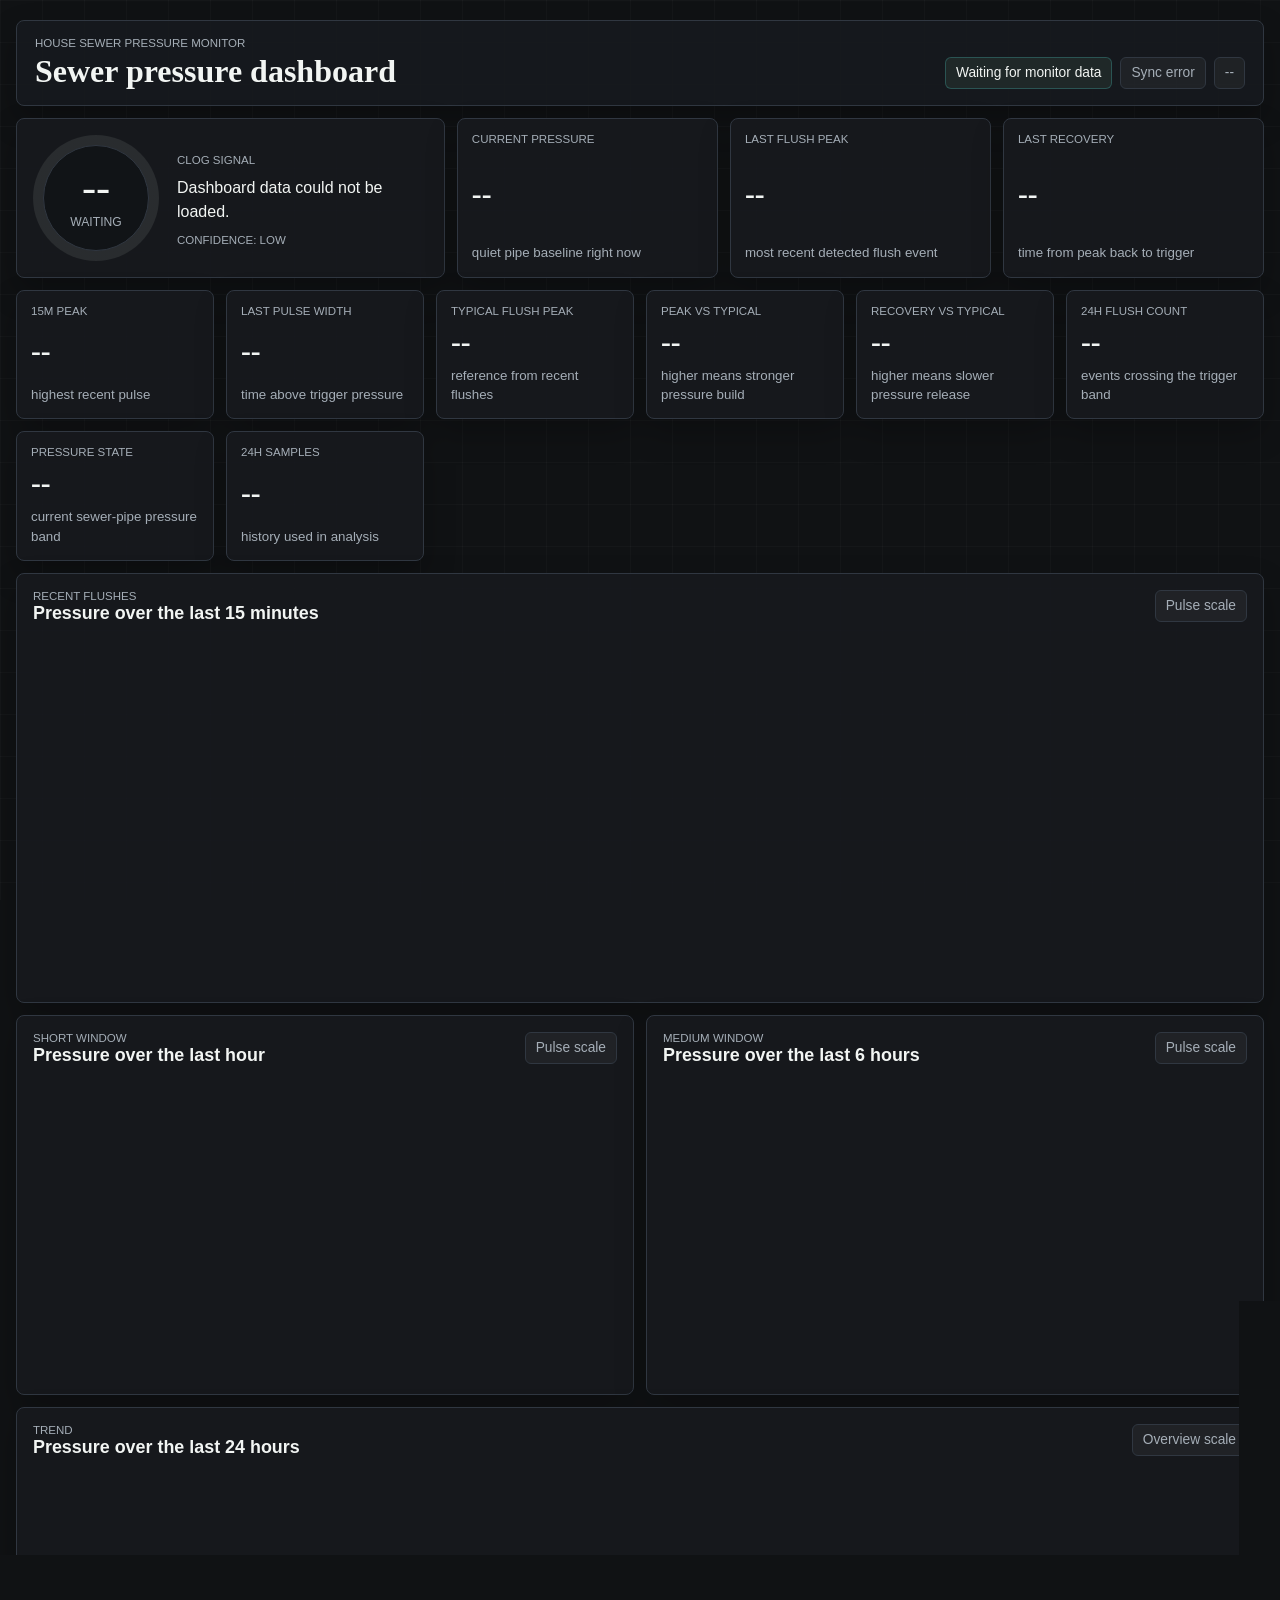
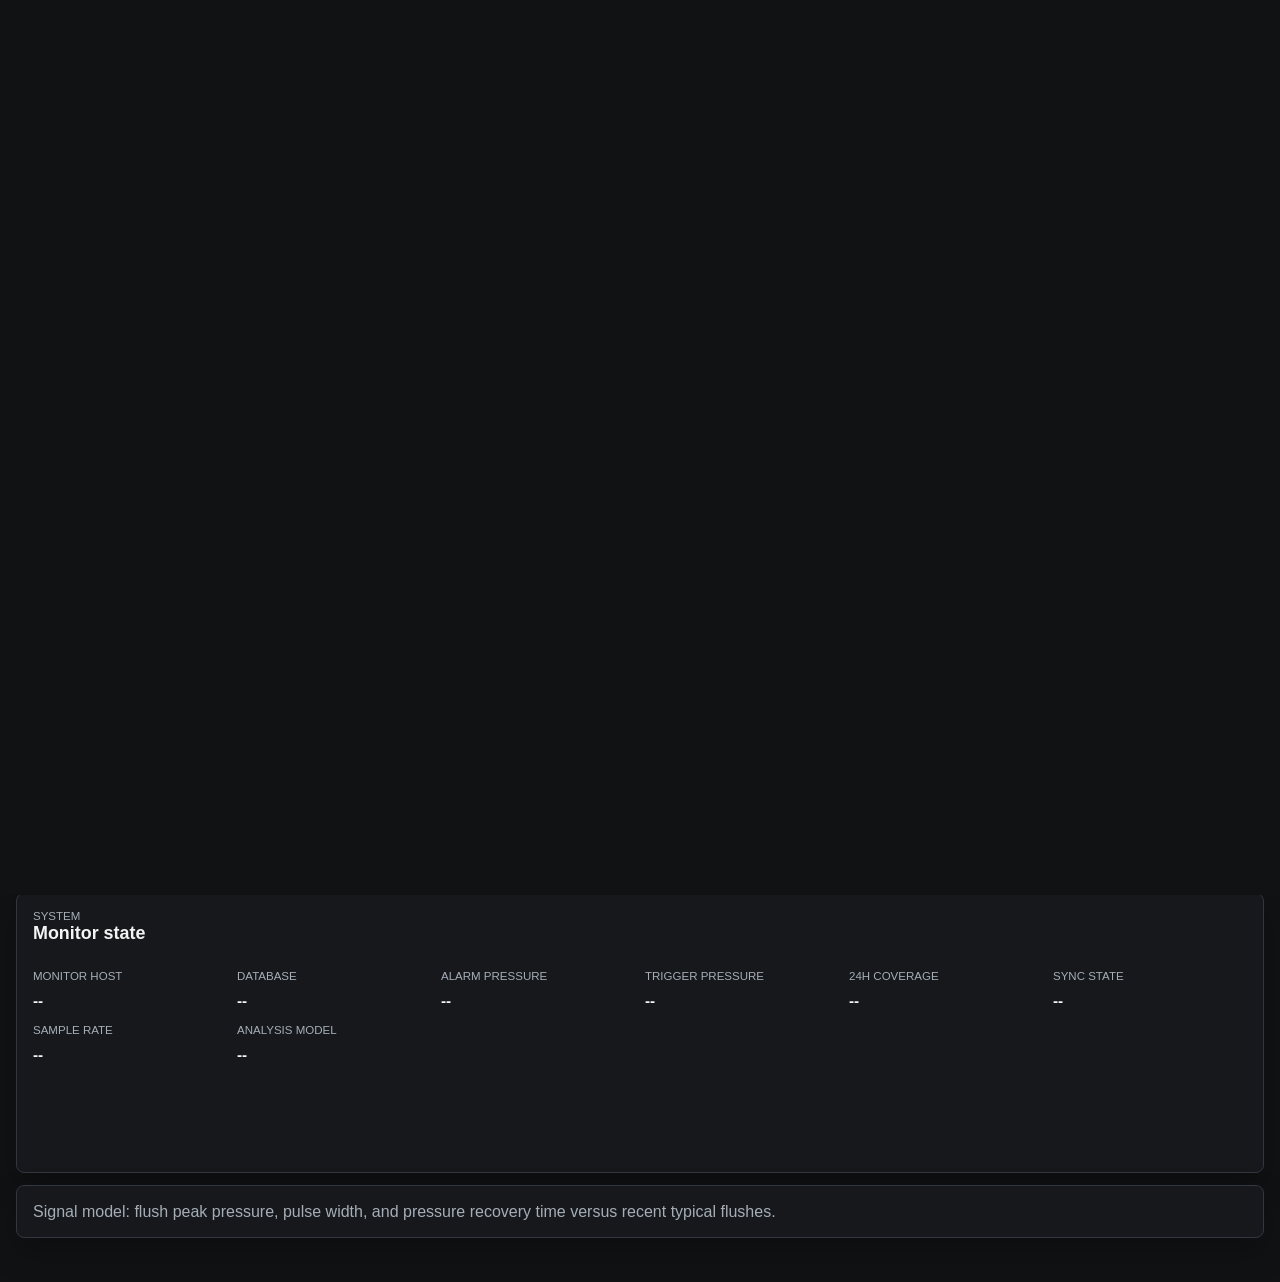
==== commit 28d540fb: "Add HVAC data quality and backup monitoring" ====
--- a/HVAC/site/index.html
+++ b/HVAC/site/index.html
@@ -215,6 +215,28 @@
           <div id="windowStatsList" class="stack-list"></div>
         </article>
 
+        <article class="panel">
+          <div class="panel-head">
+            <div>
+              <p class="panel-kicker">Trust</p>
+              <h2>Data quality</h2>
+            </div>
+            <span id="qualityState" class="chart-badge">--</span>
+          </div>
+          <div id="qualityList" class="stack-list"></div>
+        </article>
+
+        <article class="panel">
+          <div class="panel-head">
+            <div>
+              <p class="panel-kicker">Storage</p>
+              <h2>Two-year backup</h2>
+            </div>
+            <span id="backupState" class="chart-badge">--</span>
+          </div>
+          <div id="backupList" class="stack-list"></div>
+        </article>
+
         <article class="panel panel-wide">
           <div class="panel-head">
             <div>
--- a/HVAC/site/styles.css
+++ b/HVAC/site/styles.css
@@ -160,13 +160,14 @@
 
 .risk-ring {
   --score: 0;
+  --risk-color: var(--orange);
   width: 126px;
   aspect-ratio: 1;
   border-radius: 50%;
   display: grid;
   place-items: center;
   background:
-    conic-gradient(var(--orange) calc(var(--score) * 1%), rgba(255, 255, 255, 0.1) 0),
+    conic-gradient(var(--risk-color) calc(var(--score) * 1%), rgba(255, 255, 255, 0.1) 0),
     #111417;
   padding: 10px;
   transition: background 0.3s ease;
@@ -355,20 +356,28 @@
 .status-low,
 .status-normal,
 .status-normal_flush,
-.status-ok {
+.status-ok,
+.status-good,
+.status-usable,
+.status-stable,
+.status-falling {
   color: var(--green);
 }
 
 .status-watch,
 .status-elevated,
 .status-baseline_shift,
-.status-warning {
+.status-warning,
+.status-limited,
+.status-insufficient,
+.status-rising {
   color: var(--amber);
 }
 
 .status-high,
 .status-critical,
-.status-error {
+.status-error,
+.status-poor {
   color: var(--red);
 }
 
